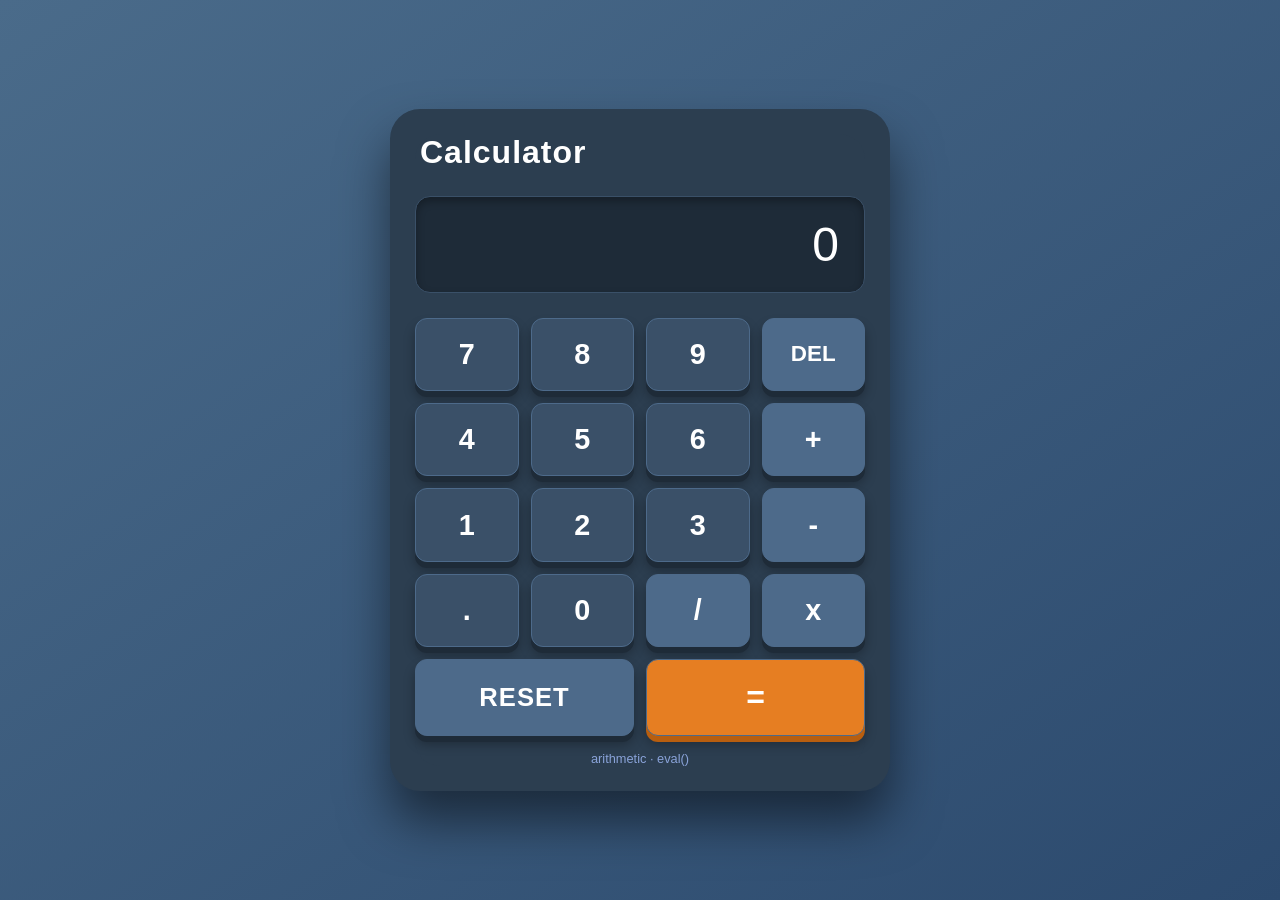
==== Calculator/index.html @ 6591d48c "lab 3 html css ui tasks" ====
<!DOCTYPE html>
<html lang="en">
<head>
    <meta charset="UTF-8">
    <meta name="viewport" content="width=device-width, initial-scale=1.0">
    <title>calc · working</title>
    <link rel="stylesheet" href="https://cdnjs.cloudflare.com/ajax/libs/font-awesome/6.0.0-beta3/css/all.min.css">
    <link rel="stylesheet" href="style.css">
</head>
<body>
    <div class="calculator">
        <div class="calculator-inner">
            <div class="header">
                <div class="logo">Calculator</div>
            </div>

            <div class="display">
                <input type="text" id="result" class="result-field" value="0" readonly>
            </div>

            <div class="buttons">
                <button class="btn" onclick="append('7')">7</button>
                <button class="btn" onclick="append('8')">8</button>
                <button class="btn" onclick="append('9')">9</button>
                <button class="btn operator del" onclick="backspace()">DEL</button>

                <button class="btn" onclick="append('4')">4</button>
                <button class="btn" onclick="append('5')">5</button>
                <button class="btn" onclick="append('6')">6</button>
                <button class="btn operator" onclick="append('+')">+</button>

                <button class="btn" onclick="append('1')">1</button>
                <button class="btn" onclick="append('2')">2</button>
                <button class="btn" onclick="append('3')">3</button>
                <button class="btn operator" onclick="append('-')">-</button>

                <button class="btn" onclick="append('.')">.</button>
                <button class="btn" onclick="append('0')">0</button>
                <button class="btn operator" onclick="append('/')">/</button>
                <button class="btn operator" onclick="append('*')">x</button>

                <button class="btn reset" onclick="resetCalc()">RESET</button>
                <button class="btn equals" onclick="calculate()">=</button>
            </div>

            <div class="credit">arithmetic · eval()</div>
        </div>
    </div>

    <script>
        function append(val) {
            let display = document.getElementById('result');
            if (display.value === '0' && val !== '.') {
                display.value = val;
            } else {
                display.value += val;
            }
        }

        function backspace() {
            let display = document.getElementById('result');
            display.value = display.value.slice(0, -1) || '0';
        }

        function resetCalc() {
            document.getElementById('result').value = '0';
        }

        function calculate() {
            let display = document.getElementById('result');
            try {
                let expression = display.value.replace(/x/g, '*');
                let result = eval(expression);
                display.value = result;
            } catch(e) {
                display.value = 'Error';
            }
        }
    </script>
</body>
</html>
---- Calculator/style.css ----
* {
    margin: 0;
    padding: 0;
    box-sizing: border-box;
    font-family: 'Inter', -apple-system, BlinkMacSystemFont, 'Segoe UI', Roboto, sans-serif;
}

body {
    background: linear-gradient(145deg, #4a6b8a 0%, #2c4a6e 100%);
    min-height: 100vh;
    display: flex;
    justify-content: center;
    align-items: center;
    padding: 1.5rem;
}

.calculator {
    width: 100%;
    max-width: 500px;
    background: #2c3e50;
    border-radius: 30px;
    padding: 25px;
    box-shadow: 0 30px 50px rgba(0, 0, 0, 0.5);
}

.calculator-inner {
    background: #2c3e50;
    border-radius: 25px;
}

.header {
    display: flex;
    justify-content: flex-start;
    margin-bottom: 25px;
    padding: 0 5px;
}

.logo {
    color: #ffffff;
    font-size: 2rem;
    font-weight: 600;
    letter-spacing: 1px;
}

.display {
    background: #1e2b38;
    border-radius: 15px;
    padding: 20px 25px;
    margin-bottom: 25px;
    box-shadow: inset 0 4px 8px rgba(0, 0, 0, 0.3);
    border: 1px solid #3a5068;
}

.result-field {
    width: 100%;
    background: transparent;
    border: none;
    outline: none;
    font-size: 3rem;
    font-weight: 500;
    color: #ffffff;
    text-align: right;
}

.buttons {
    display: grid;
    grid-template-columns: repeat(4, 1fr);
    gap: 12px;
    margin-bottom: 15px;
}

.btn {
    border: none;
    border-radius: 12px;
    padding: 1.2rem 0.5rem;
    font-size: 1.8rem;
    font-weight: 600;
    cursor: pointer;
    transition: all 0.1s ease;
    display: flex;
    align-items: center;
    justify-content: center;
    background: #3a5068;
    color: #ffffff;
    box-shadow: 0 6px 0 #1e2b38, 0 8px 12px rgba(0, 0, 0, 0.3);
    border: 1px solid #4d6a8a;
}

.btn:active {
    transform: translateY(5px);
    box-shadow: 0 1px 0 #1e2b38, 0 5px 10px rgba(0, 0, 0, 0.3);
}

.operator {
    background: #4d6a8a;
}

.del {
    background: #4d6a8a;
    font-size: 1.4rem;
}

.reset {
    background: #4d6a8a;
    grid-column: span 2;
    font-size: 1.6rem;
    letter-spacing: 1px;
}

.equals {
    background: #e67e22;
    grid-column: span 2;
    font-size: 2rem;
    box-shadow: 0 6px 0 #b85e0f, 0 8px 12px rgba(0, 0, 0, 0.3);
}

.credit {
    text-align: center;
    color: #8aa3d9;
    font-size: 0.8rem;
    margin-top: 15px;
}

@media (max-width: 480px) {
    .calculator {
        padding: 15px;
    }
    
    .btn {
        padding: 1rem 0.3rem;
        font-size: 1.6rem;
    }
    
    .result-field {
        font-size: 2.5rem;
    }
    
    .logo {
        font-size: 1.8rem;
    }
}
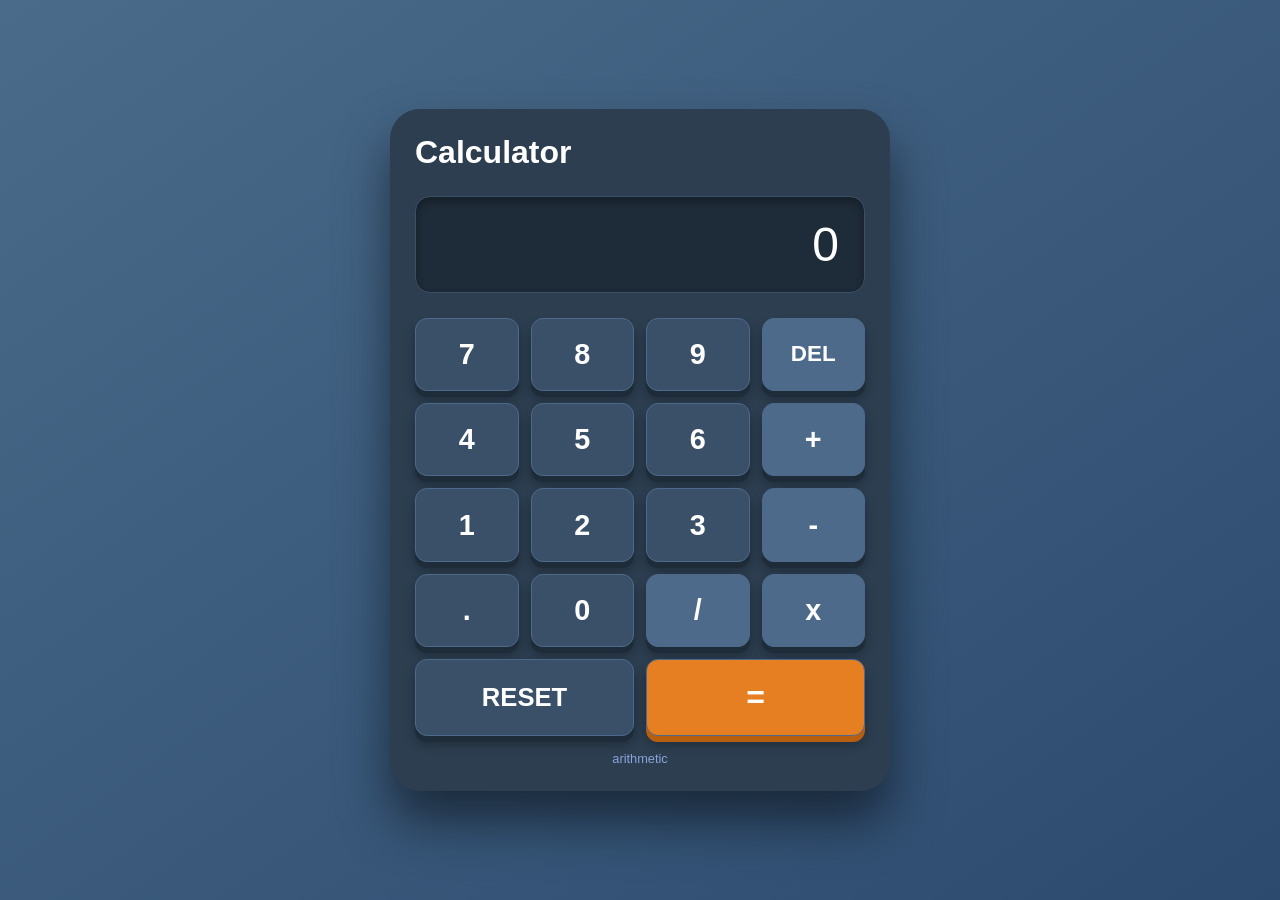
==== commit 024a206f: "Update index.html" ====
--- a/Calculator/index.html
+++ b/Calculator/index.html
@@ -1,81 +1,55 @@
 <!DOCTYPE html>
 <html lang="en">
 <head>
-    <meta charset="UTF-8">
-    <meta name="viewport" content="width=device-width, initial-scale=1.0">
-    <title>calc · working</title>
-    <link rel="stylesheet" href="https://cdnjs.cloudflare.com/ajax/libs/font-awesome/6.0.0-beta3/css/all.min.css">
-    <link rel="stylesheet" href="style.css">
+<meta charset="UTF-8">
+<title>Calculator UI</title>
+<link rel="stylesheet" href="style.css">
 </head>
+
 <body>
-    <div class="calculator">
-        <div class="calculator-inner">
-            <div class="header">
-                <div class="logo">Calculator</div>
-            </div>
 
-            <div class="display">
-                <input type="text" id="result" class="result-field" value="0" readonly>
-            </div>
+<div class="calculator">
+<div class="calculator-inner">
 
-            <div class="buttons">
-                <button class="btn" onclick="append('7')">7</button>
-                <button class="btn" onclick="append('8')">8</button>
-                <button class="btn" onclick="append('9')">9</button>
-                <button class="btn operator del" onclick="backspace()">DEL</button>
+<div class="header">
+<div class="logo">Calculator</div>
+</div>
 
-                <button class="btn" onclick="append('4')">4</button>
-                <button class="btn" onclick="append('5')">5</button>
-                <button class="btn" onclick="append('6')">6</button>
-                <button class="btn operator" onclick="append('+')">+</button>
+<div class="display">
+<input type="text" class="result-field" value="0">
+</div>
 
-                <button class="btn" onclick="append('1')">1</button>
-                <button class="btn" onclick="append('2')">2</button>
-                <button class="btn" onclick="append('3')">3</button>
-                <button class="btn operator" onclick="append('-')">-</button>
+<div class="buttons">
 
-                <button class="btn" onclick="append('.')">.</button>
-                <button class="btn" onclick="append('0')">0</button>
-                <button class="btn operator" onclick="append('/')">/</button>
-                <button class="btn operator" onclick="append('*')">x</button>
+<button class="btn">7</button>
+<button class="btn">8</button>
+<button class="btn">9</button>
+<button class="btn operator del">DEL</button>
 
-                <button class="btn reset" onclick="resetCalc()">RESET</button>
-                <button class="btn equals" onclick="calculate()">=</button>
-            </div>
+<button class="btn">4</button>
+<button class="btn">5</button>
+<button class="btn">6</button>
+<button class="btn operator">+</button>
 
-            <div class="credit">arithmetic · eval()</div>
-        </div>
-    </div>
+<button class="btn">1</button>
+<button class="btn">2</button>
+<button class="btn">3</button>
+<button class="btn operator">-</button>
 
-    <script>
-        function append(val) {
-            let display = document.getElementById('result');
-            if (display.value === '0' && val !== '.') {
-                display.value = val;
-            } else {
-                display.value += val;
-            }
-        }
+<button class="btn">.</button>
+<button class="btn">0</button>
+<button class="btn operator">/</button>
+<button class="btn operator">x</button>
 
-        function backspace() {
-            let display = document.getElementById('result');
-            display.value = display.value.slice(0, -1) || '0';
-        }
+<button class="btn reset">RESET</button>
+<button class="btn equals">=</button>
 
-        function resetCalc() {
-            document.getElementById('result').value = '0';
-        }
+</div>
 
-        function calculate() {
-            let display = document.getElementById('result');
-            try {
-                let expression = display.value.replace(/x/g, '*');
-                let result = eval(expression);
-                display.value = result;
-            } catch(e) {
-                display.value = 'Error';
-            }
-        }
-    </script>
+<div class="credit">arithmetic</div>
+
+</div>
+</div>
+
 </body>
-</html>+</html>
--- a/Calculator/style.css
+++ b/Calculator/style.css
@@ -1,141 +1,107 @@
-* {
-    margin: 0;
-    padding: 0;
-    box-sizing: border-box;
-    font-family: 'Inter', -apple-system, BlinkMacSystemFont, 'Segoe UI', Roboto, sans-serif;
+*{
+margin:0;
+padding:0;
+box-sizing:border-box;
+font-family: 'Segoe UI', sans-serif;
 }
 
-body {
-    background: linear-gradient(145deg, #4a6b8a 0%, #2c4a6e 100%);
-    min-height: 100vh;
-    display: flex;
-    justify-content: center;
-    align-items: center;
-    padding: 1.5rem;
+body{
+background: linear-gradient(145deg,#4a6b8a,#2c4a6e);
+height:100vh;
+display:flex;
+justify-content:center;
+align-items:center;
 }
 
-.calculator {
-    width: 100%;
-    max-width: 500px;
-    background: #2c3e50;
-    border-radius: 30px;
-    padding: 25px;
-    box-shadow: 0 30px 50px rgba(0, 0, 0, 0.5);
+.calculator{
+width:500px;
+background:#2c3e50;
+border-radius:30px;
+padding:25px;
+box-shadow:0 30px 50px rgba(0,0,0,0.5);
 }
 
-.calculator-inner {
-    background: #2c3e50;
-    border-radius: 25px;
+.calculator-inner{
+background:#2c3e50;
+border-radius:25px;
 }
 
-.header {
-    display: flex;
-    justify-content: flex-start;
-    margin-bottom: 25px;
-    padding: 0 5px;
+.header{
+margin-bottom:25px;
 }
 
-.logo {
-    color: #ffffff;
-    font-size: 2rem;
-    font-weight: 600;
-    letter-spacing: 1px;
+.logo{
+color:white;
+font-size:2rem;
+font-weight:600;
 }
 
-.display {
-    background: #1e2b38;
-    border-radius: 15px;
-    padding: 20px 25px;
-    margin-bottom: 25px;
-    box-shadow: inset 0 4px 8px rgba(0, 0, 0, 0.3);
-    border: 1px solid #3a5068;
+.display{
+background:#1e2b38;
+border-radius:15px;
+padding:20px 25px;
+margin-bottom:25px;
+box-shadow:inset 0 4px 8px rgba(0,0,0,0.3);
+border:1px solid #3a5068;
 }
 
-.result-field {
-    width: 100%;
-    background: transparent;
-    border: none;
-    outline: none;
-    font-size: 3rem;
-    font-weight: 500;
-    color: #ffffff;
-    text-align: right;
+.result-field{
+width:100%;
+background:transparent;
+border:none;
+outline:none;
+font-size:3rem;
+color:white;
+text-align:right;
 }
 
-.buttons {
-    display: grid;
-    grid-template-columns: repeat(4, 1fr);
-    gap: 12px;
-    margin-bottom: 15px;
+.buttons{
+display:grid;
+grid-template-columns:repeat(4,1fr);
+gap:12px;
 }
 
-.btn {
-    border: none;
-    border-radius: 12px;
-    padding: 1.2rem 0.5rem;
-    font-size: 1.8rem;
-    font-weight: 600;
-    cursor: pointer;
-    transition: all 0.1s ease;
-    display: flex;
-    align-items: center;
-    justify-content: center;
-    background: #3a5068;
-    color: #ffffff;
-    box-shadow: 0 6px 0 #1e2b38, 0 8px 12px rgba(0, 0, 0, 0.3);
-    border: 1px solid #4d6a8a;
+.btn{
+border:none;
+border-radius:12px;
+padding:1.2rem 0.5rem;
+font-size:1.8rem;
+font-weight:600;
+cursor:pointer;
+background:#3a5068;
+color:white;
+box-shadow:0 6px 0 #1e2b38,0 8px 12px rgba(0,0,0,0.3);
+border:1px solid #4d6a8a;
 }
 
-.btn:active {
-    transform: translateY(5px);
-    box-shadow: 0 1px 0 #1e2b38, 0 5px 10px rgba(0, 0, 0, 0.3);
+.btn:active{
+transform:translateY(5px);
+box-shadow:0 1px 0 #1e2b38,0 5px 10px rgba(0,0,0,0.3);
 }
 
-.operator {
-    background: #4d6a8a;
+.operator{
+background:#4d6a8a;
 }
 
-.del {
-    background: #4d6a8a;
-    font-size: 1.4rem;
+.del{
+font-size:1.4rem;
 }
 
-.reset {
-    background: #4d6a8a;
-    grid-column: span 2;
-    font-size: 1.6rem;
-    letter-spacing: 1px;
+.reset{
+grid-column:span 2;
+font-size:1.6rem;
 }
 
-.equals {
-    background: #e67e22;
-    grid-column: span 2;
-    font-size: 2rem;
-    box-shadow: 0 6px 0 #b85e0f, 0 8px 12px rgba(0, 0, 0, 0.3);
+.equals{
+background:#e67e22;
+grid-column:span 2;
+font-size:2rem;
+box-shadow:0 6px 0 #b85e0f,0 8px 12px rgba(0,0,0,0.3);
 }
 
-.credit {
-    text-align: center;
-    color: #8aa3d9;
-    font-size: 0.8rem;
-    margin-top: 15px;
+.credit{
+text-align:center;
+color:#8aa3d9;
+font-size:0.8rem;
+margin-top:15px;
 }
-
-@media (max-width: 480px) {
-    .calculator {
-        padding: 15px;
-    }
-    
-    .btn {
-        padding: 1rem 0.3rem;
-        font-size: 1.6rem;
-    }
-    
-    .result-field {
-        font-size: 2.5rem;
-    }
-    
-    .logo {
-        font-size: 1.8rem;
-    }
-}
